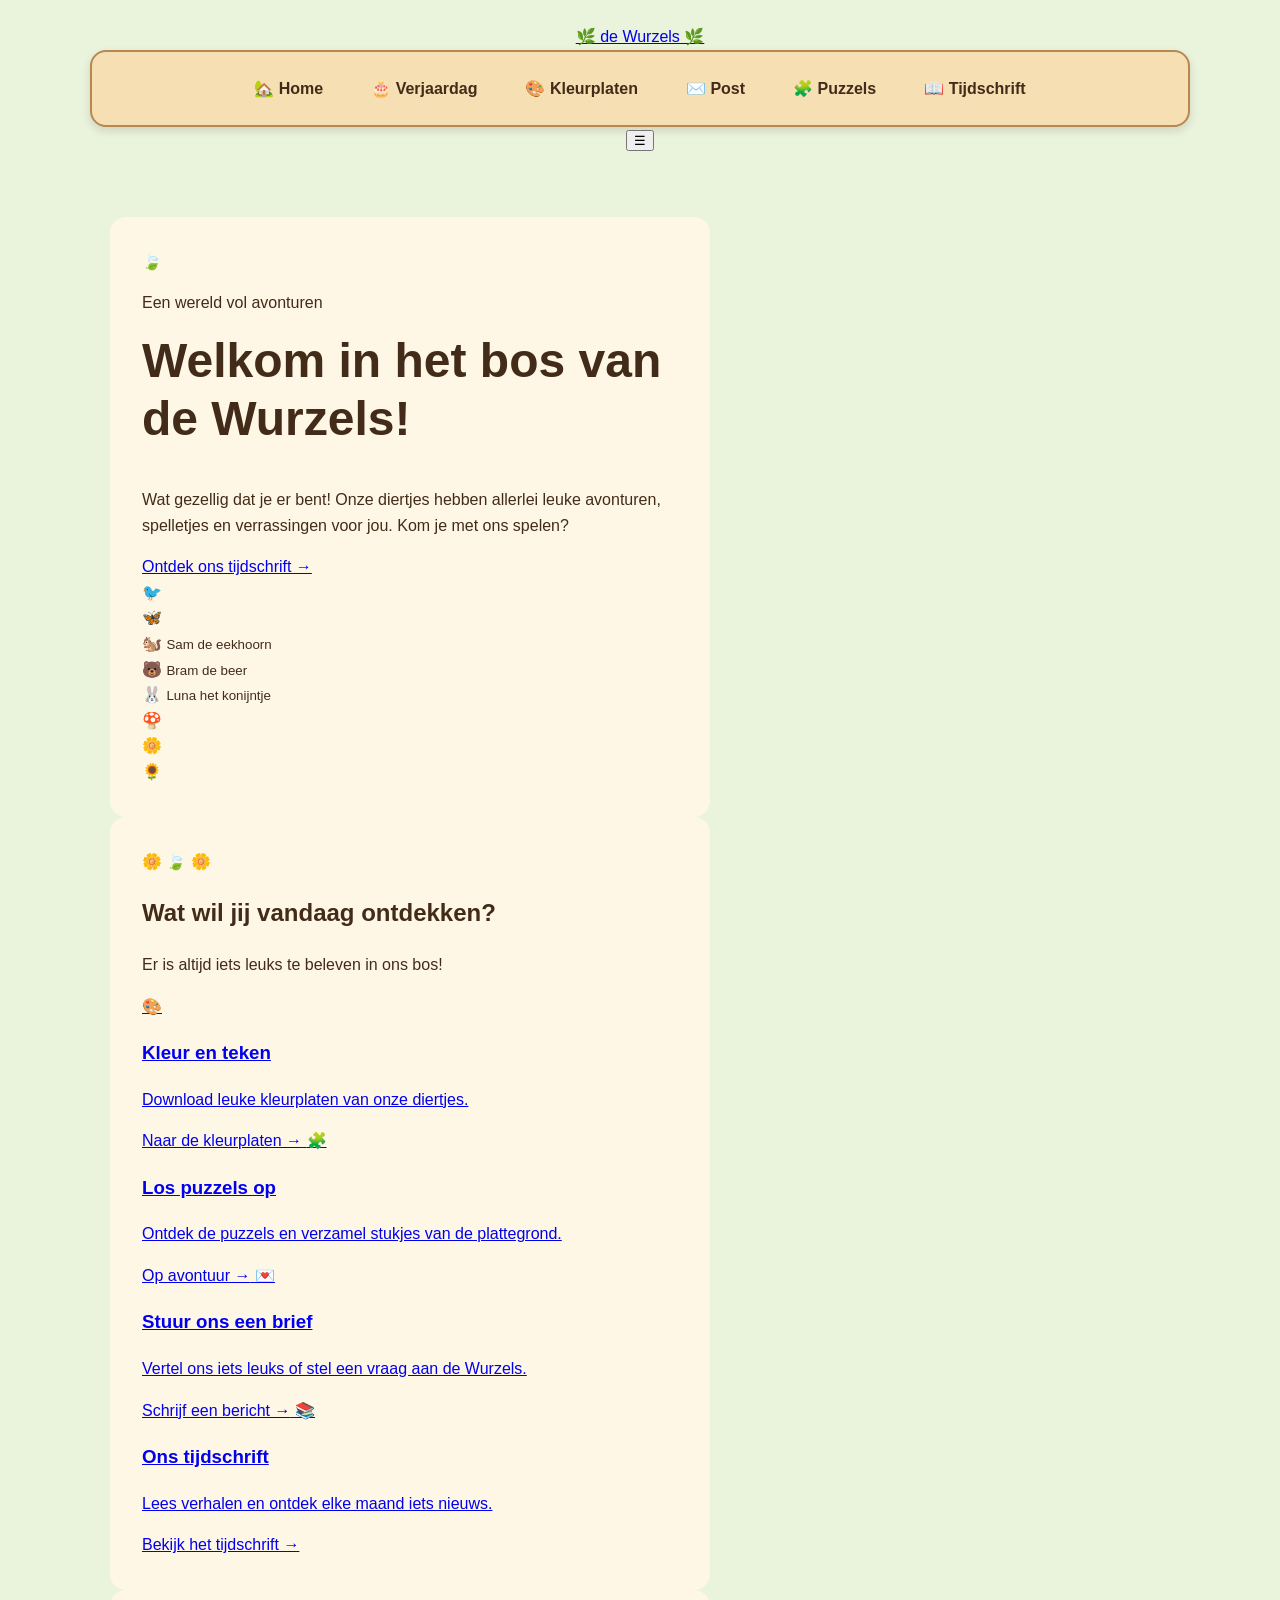
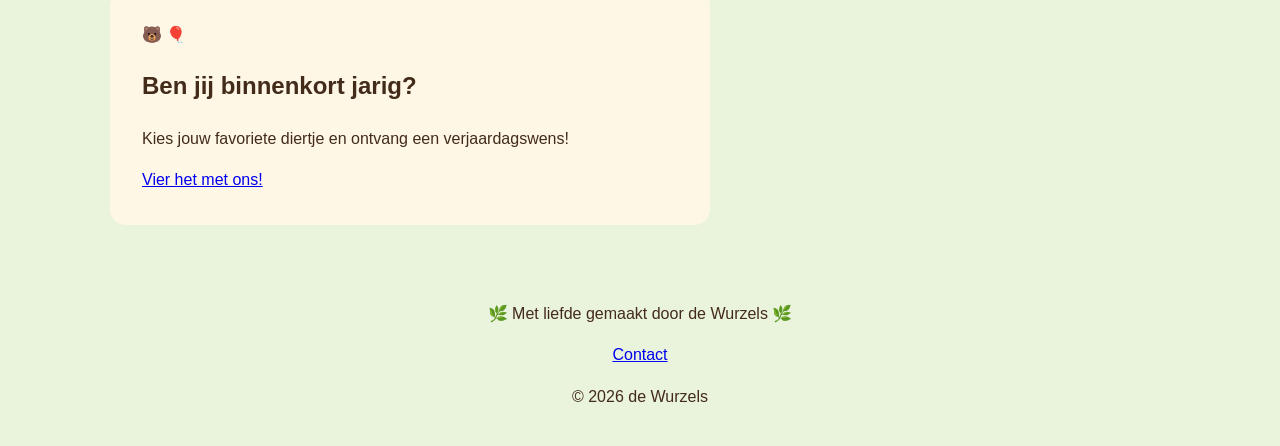
==== home.html @ fb247c7d "home pagina gemaakt" ====
<!DOCTYPE html>
<html lang="nl">
<head>
    <meta charset="UTF-8">
    <meta name="viewport" content="width=device-width, initial-scale=1.0">
    <title>de Wurzels - Welkom in ons bos!</title>
    <link rel="stylesheet" href="style.css">
    <script src="script.js" defer></script>
</head>
<body>

    <header class="site-header">
        <a href="index.html" class="logo">🌿 de Wurzels 🌿</a>

        <nav class="navigation" id="navigation">
            <a href="index.html" class="active">🏡 Home</a>
            <a href="verjaardag.html">🎂 Verjaardag</a>
            <a href="kleurplaten.html">🎨 Kleurplaten</a>
            <a href="berichten.html">✉️ Post</a>
            <a href="puzzels.html">🧩 Puzzels</a>
            <a href="tijdschriften.html">📖 Tijdschrift</a>
        </nav>

        <button class="menu-toggle" id="menuToggle"
                aria-label="Menu openen" aria-expanded="false">
            ☰
        </button>
    </header>

    <main>
        <section class="hero">
            <div class="sunshine"></div>

            <div class="welcome-sign">
                <span class="leaf">🍃</span>
                <p class="eyebrow">Een wereld vol avonturen</p>
                <h1>Welkom in het bos van de Wurzels!</h1>

                <p class="welcome-text">
                    Wat gezellig dat je er bent!
                    Onze diertjes hebben allerlei leuke avonturen,
                    spelletjes en verrassingen voor jou.
                    Kom je met ons spelen?
                </p>

                <a class="wood-button" href="tijdschriften.html">
                    Ontdek ons tijdschrift →
                </a>
            </div>

            <div class="forest-scene" aria-label="Vrolijke bosdiertjes">
                <div class="bird">🐦</div>
                <div class="butterfly">🦋</div>

                <div class="animal animal-left">
                    <span>🐿️</span>
                    <small>Sam de eekhoorn</small>
                </div>

                <div class="animal animal-center">
                    <span>🐻</span>
                    <small>Bram de beer</small>
                </div>

                <div class="animal animal-right">
                    <span>🐰</span>
                    <small>Luna het konijntje</small>
                </div>

                <div class="mushroom">🍄</div>
                <div class="flower flower-one">🌼</div>
                <div class="flower flower-two">🌻</div>
            </div>

            <div class="grass"></div>
        </section>

        <section class="explore">
            <div class="section-heading">
                <span>🌼 🍃 🌼</span>
                <h2>Wat wil jij vandaag ontdekken?</h2>
                <p>Er is altijd iets leuks te beleven in ons bos!</p>
            </div>

            <div class="feature-grid">
                <a href="kleurplaten.html" class="feature-card pink">
                    <span class="feature-icon">🎨</span>
                    <h3>Kleur en teken</h3>
                    <p>Download leuke kleurplaten van onze diertjes.</p>
                    <span class="card-link">Naar de kleurplaten →</span>
                </a>

                <a href="puzzels.html" class="feature-card green">
                    <span class="feature-icon">🧩</span>
                    <h3>Los puzzels op</h3>
                    <p>Ontdek de puzzels en verzamel stukjes van de plattegrond.</p>
                    <span class="card-link">Op avontuur →</span>
                </a>

                <a href="berichten.html" class="feature-card yellow">
                    <span class="feature-icon">💌</span>
                    <h3>Stuur ons een brief</h3>
                    <p>Vertel ons iets leuks of stel een vraag aan de Wurzels.</p>
                    <span class="card-link">Schrijf een bericht →</span>
                </a>

                <a href="tijdschriften.html" class="feature-card blue">
                    <span class="feature-icon">📚</span>
                    <h3>Ons tijdschrift</h3>
                    <p>Lees verhalen en ontdek elke maand iets nieuws.</p>
                    <span class="card-link">Bekijk het tijdschrift →</span>
                </a>
            </div>
        </section>

        <section class="birthday-banner">
            <div class="birthday-animal">🐻 🎈</div>
            <div>
                <h2>Ben jij binnenkort jarig?</h2>
                <p>Kies jouw favoriete diertje en ontvang een verjaardagswens!</p>
            </div>
            <a href="verjaardag.html" class="wood-button">
                Vier het met ons!
            </a>
        </section>
    </main>

    <footer class="site-footer">
        <p>🌿 Met liefde gemaakt door de Wurzels 🌿</p>
        <a href="contact.html">Contact</a>
        <p class="copyright">© 2026 de Wurzels</p>
    </footer>

</body>
</html>
---- style.css ----
/* Algemene instellingen */
* {
    box-sizing: border-box;
}

body {
    margin: 0;
    font-family: Arial, sans-serif;
    line-height: 1.6;
    color: #422b19;
    background-color: #eaf3dc;
}

/* Navigatie */
header {
    padding: 24px 20px;
    text-align: center;
    background-color: #eaf3dc;
}

nav {
    display: flex;
    justify-content: center;
    flex-wrap: wrap;
    gap: 24px;
    max-width: 1100px;
    margin: 0 auto;
    padding: 16px 24px;
    border: 2px solid #b78852;
    border-radius: 16px;
    background-color: #f5dfb3;
    box-shadow: 0 4px 8px rgb(66 43 25 / 15%);
}

nav a {
    padding: 8px 12px;
    border-radius: 8px;
    color: #422b19;
    text-decoration: none;
    font-weight: bold;
}

nav a:hover {
    color: #286334;
    background-color: #ead09f;
    text-decoration: underline;
}

nav a[aria-current="page"] {
    color: #286334;
    text-decoration: underline;
    text-underline-offset: 6px;
}

nav a:focus-visible {
    outline: 3px solid #286334;
    outline-offset: 5px;
}

/* Hoofdinhoud */
main {
    max-width: 1100px;
    margin: 0 auto;
    padding: 40px 20px;
}

section {
    max-width: 600px;
    padding: 32px;
    border-radius: 16px;
    background-color: #fff7e5;
}

h1 {
    margin-top: 0;
    font-size: clamp(32px, 6vw, 48px);
    line-height: 1.2;
}

h2 {
    font-size: 24px;
}

/* Originele ontwerpafbeelding */
.verjaardag-ontwerp {
    position: relative;
    max-width: none;
    padding: 0;
    overflow: hidden;
    border-radius: 16px;
    background-color: transparent;
}

.verjaardag-ontwerp img {
    display: block;
    width: 100%;
    height: auto;
}

/* Klikbare plek over het getekende terugbord */
.terug-home {
    position: absolute;
    left: 3%;
    top: 85%;
    width: 22%;
    height: 11%;
    border-radius: 12px;
}

.terug-home:focus-visible {
    outline: 4px solid #286334;
    outline-offset: -4px;
}

.terug-home:hover {
    background-color: rgb(255 255 255 / 15%);
}

/* Verjaardagsformulier */
.aanmelden {
    margin: 32px auto 0;
}

.formulierveld {
    margin-bottom: 20px;
}

label {
    display: block;
    margin-bottom: 6px;
    font-weight: bold;
}

input,
select {
    width: 100%;
    min-width: 0;
    padding: 12px;
    border: 2px solid #826b45;
    border-radius: 8px;
    background-color: #ffffff;
    color: #422b19;
    font: inherit;
}

input:focus-visible,
select:focus-visible {
    outline: 3px solid #286334;
    outline-offset: 3px;
}

fieldset {
    min-width: 0;
    margin: 0 0 20px;
    padding: 16px;
    border: 2px solid #826b45;
    border-radius: 8px;
}

legend {
    max-width: 100%;
    padding: 0 8px;
    font-weight: bold;
    overflow-wrap: anywhere;
}

/* Geboortedag en geboortemaand */
.datumvelden {
    display: flex;
    flex-wrap: wrap;
    gap: 16px;
}

.datumvelden .formulierveld {
    flex: 1 1 140px;
    min-width: 0;
    margin-bottom: 0;
}

/* Dierkeuze en bezorgkeuze */
.dieren {
    display: grid;
    grid-template-columns: repeat(2, minmax(0, 1fr));
    gap: 12px;
}

.dieroptie {
    display: flex;
    align-items: center;
    gap: 12px;
    min-width: 0;
    margin: 0;
    padding: 16px;
    border: 2px solid #826b45;
    border-radius: 12px;
    background-color: #ffffff;
    overflow-wrap: anywhere;
    cursor: pointer;
}

.dieroptie input {
    flex-shrink: 0;
    width: 20px;
    height: 20px;
    margin: 0;
    padding: 0;
    accent-color: #286334;
}

.dieroptie:has(input:checked) {
    border-color: #286334;
    background-color: #eaf3dc;
}

.dieroptie + .dieroptie {
    margin-top: 12px;
}

.dieren .dieroptie {
    margin-top: 0;
}

/* Onderkant van de pagina */
footer {
    padding: 20px;
    text-align: center;
}

/* Kleinere afstanden op mobiele schermen */
@media (max-width: 600px) {
    header {
        padding: 20px 16px;
    }

    nav {
        gap: 12px;
        padding: 12px;
    }

    main {
        padding: 24px 16px;
    }

    section {
        padding: 24px;
    }
}

/* Dierkeuze op zeer smalle schermen */
@media (max-width: 400px) {
    .dieren {
        grid-template-columns: 1fr;
    }
}

/* Klikbare navigatie over het menu in de afbeelding */
.ontwerp-menu {
    position: absolute;
    inset: 0;
    display: block;
    max-width: none;
    margin: 0;
    padding: 0;
    border: 0;
    border-radius: 0;
    background: transparent;
    box-shadow: none;
    pointer-events: none;
}

.ontwerp-menu a {
    position: absolute;
    top: 17%;
    height: 8%;
    padding: 0;
    border-radius: 6px;
    pointer-events: auto;
}

.ontwerp-home {
    left: 9%;
    width: 15%;
}

.ontwerp-verjaardag {
    left: 25%;
    width: 13%;
}

.ontwerp-menu a:hover {
    background-color: rgb(255 255 255 / 20%);
}

.ontwerp-menu a:focus-visible {
    outline: 3px solid #286334;
    outline-offset: -3px;
}

.aanmelden button {
    padding: 14px 24px;
    border: 2px solid #286334;
    border-radius: 10px;
    background-color: #286334;
    color: #ffffff;
    font: inherit;
    font-weight: bold;
    cursor: pointer;
}

.aanmelden button:hover {
    background-color: #1d4b27;
}

.aanmelden button:focus-visible {
    outline: 3px solid #422b19;
    outline-offset: 4px;
}

#formuliermelding {
    overflow-wrap: anywhere;
}

#formuliermelding:not(:empty) {
    padding: 16px;
    border: 2px solid #286334;
    border-radius: 10px;
    background-color: #eaf3dc;
}

/* Vlaggenlijn */
.vlaggenlijn {
    margin: 32px auto 0;
}

.vlaggenlijn button {
    max-width: 100%;
    padding: 14px 24px;
    border: 2px solid #826b45;
    border-radius: 10px;
    background-color: #f5dfb3;
    color: #422b19;
    font: inherit;
    font-weight: bold;
}

.vlaggenlijn button:disabled {
    cursor: not-allowed;
    opacity: 0.75;
}
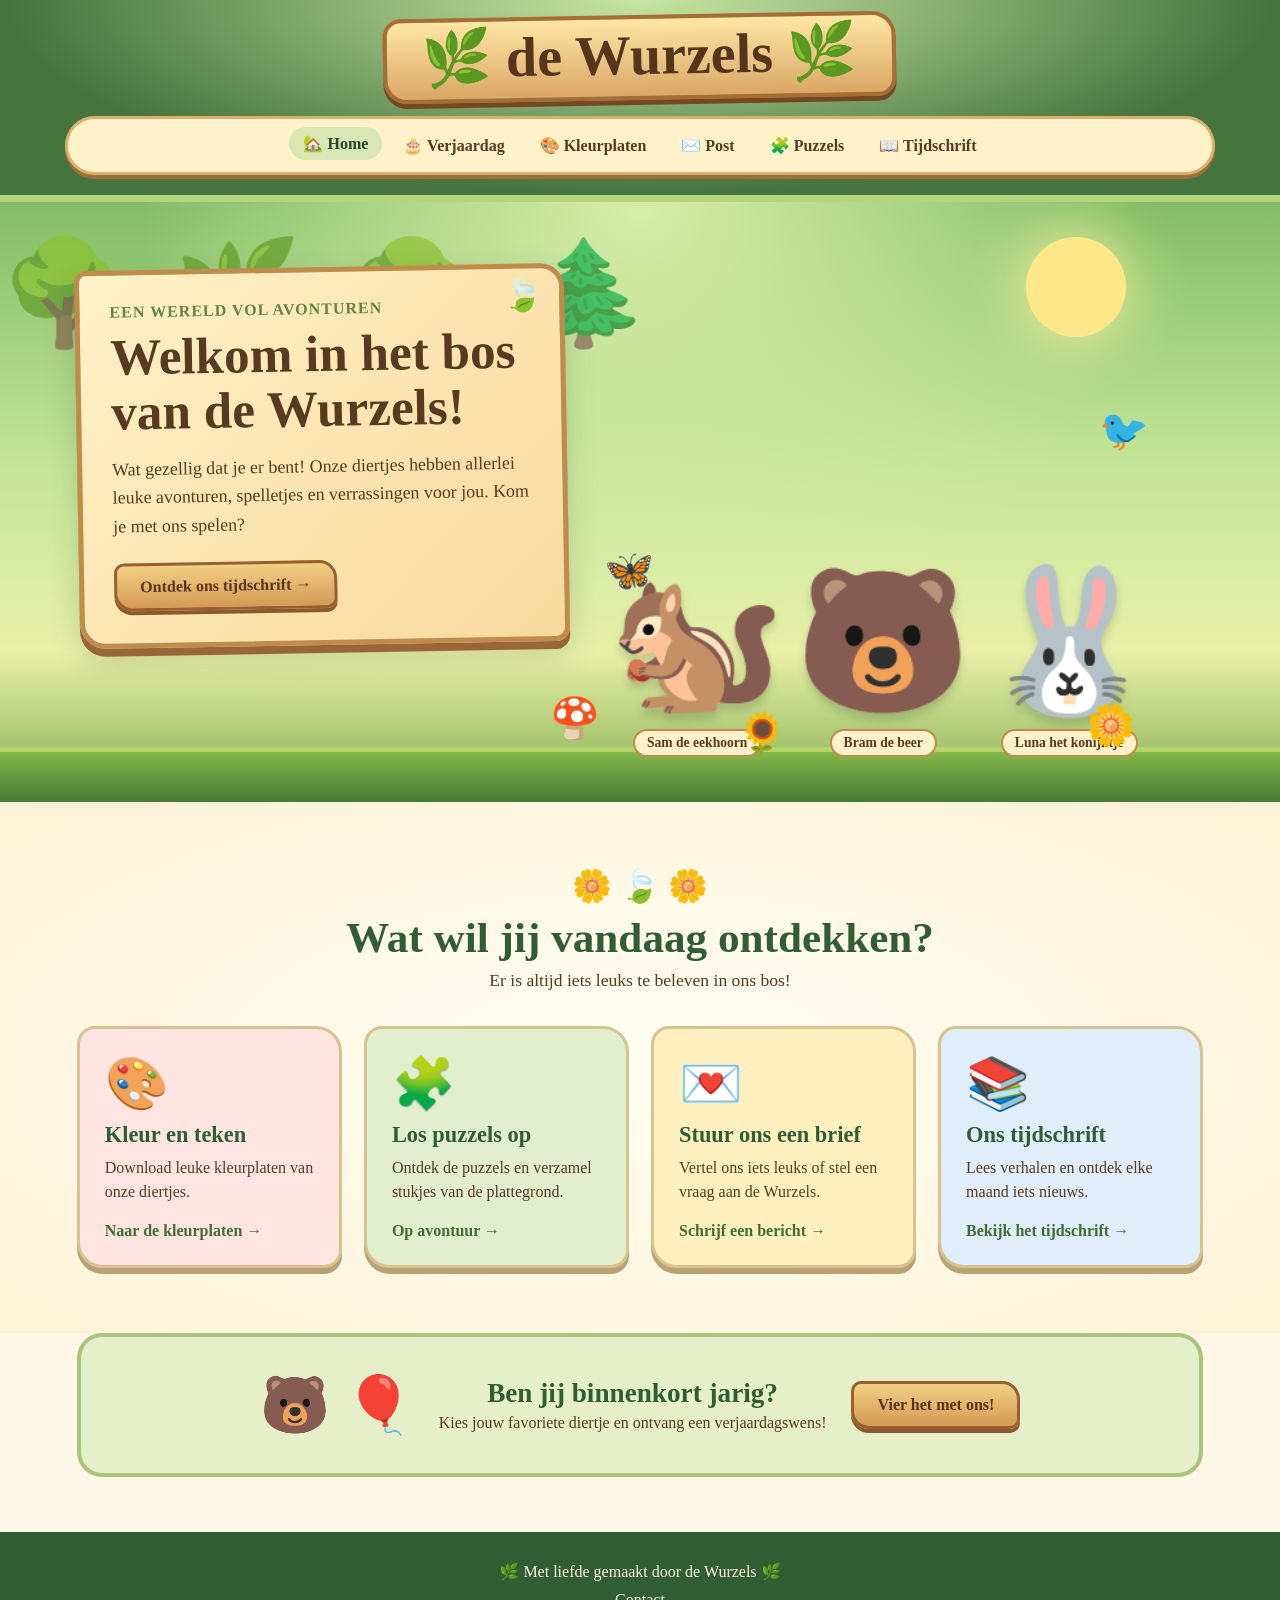
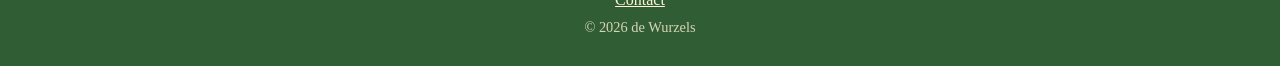
==== commit 576dc82c: "css en js gekoppeld" ====
--- a/home.html
+++ b/home.html
@@ -5,8 +5,8 @@
     <meta charset="UTF-8">
     <meta name="viewport" content="width=device-width, initial-scale=1.0">
     <title>de Wurzels - Welkom in ons bos!</title>
-    <link rel="stylesheet" href="style.css">
-    <script src="script.js" defer></script>
+    <link rel="stylesheet" href="home.css">
+    <script src="home.js" defer></script>
 </head>
 <body>
 
--- a/home.css
+++ b/home.css
@@ -0,0 +1,549 @@
+
+@import url('https://fonts.googleapis.com/css2?family=Baloo+2:wght@400;500;600;700;800&display=swap');
+
+:root {
+    --forest: #315d35;
+    --dark-forest: #23452a;
+    --leaf: #6d9b48;
+    --cream: #fff3d6;
+    --wood: #b77b42;
+    --brown: #59391f;
+    --paper: #fffaf0;
+}
+
+* {
+    box-sizing: border-box;
+    margin: 0;
+    padding: 0;
+}
+
+html {
+    scroll-behavior: smooth;
+}
+
+body {
+    font-family: 'Baloo 2', cursive;
+    color: var(--brown);
+    background: #fff8e8;
+    overflow-x: hidden;
+}
+
+a {
+    color: inherit;
+    text-decoration: none;
+}
+
+.site-header {
+    position: relative;
+    z-index: 10;
+    padding: 15px 5% 20px;
+    text-align: center;
+    background:
+        radial-gradient(ellipse at top, #c7e5a2, transparent 70%),
+        #46743e;
+    border-bottom: 7px solid #b4d47e;
+}
+
+.logo {
+    display: inline-block;
+    padding: 3px 35px 8px;
+    margin-bottom: 16px;
+    background: linear-gradient(#ffe6a5, #d9a766);
+    border: 4px solid #a86c37;
+    border-radius: 18px 24px 18px 24px;
+    box-shadow: 0 5px 0 #754822;
+    color: #57351d;
+    font-size: clamp(2rem, 5vw, 3.5rem);
+    font-weight: 800;
+    transform: rotate(-1deg);
+}
+
+.navigation {
+    display: flex;
+    justify-content: center;
+    align-items: center;
+    flex-wrap: wrap;
+    gap: 7px;
+    max-width: 1150px;
+    margin: auto;
+    padding: 10px;
+    background: #fff1c9;
+    border: 3px solid #d8b16c;
+    border-radius: 35px;
+    box-shadow: 0 4px 0 #9d703b;
+}
+
+.navigation a {
+    padding: 7px 14px;
+    border-radius: 25px;
+    font-size: 1rem;
+    font-weight: 700;
+    transition: background .2s, transform .2s;
+}
+
+.navigation a:hover,
+.navigation a.active {
+    background: #d8e7b3;
+    color: var(--dark-forest);
+    transform: translateY(-2px);
+}
+
+.menu-toggle {
+    display: none;
+    border: 0;
+    background: #fff1c9;
+    border-radius: 12px;
+    padding: 8px 14px;
+    font-size: 1.5rem;
+    cursor: pointer;
+}
+
+/* Welkomgedeelte */
+
+.hero {
+    position: relative;
+    isolation: isolate;
+    min-height: 600px;
+    padding: 65px 6% 0;
+    overflow: hidden;
+    background:
+        radial-gradient(ellipse at 50% 0%, #d8edaa 0%, transparent 55%),
+        linear-gradient(#83bd65 0%, #c6e69a 45%, #eaf0a8 75%, #7cab4f 100%);
+}
+
+.hero::before {
+    content: "🌳       🌿           🌳       🌲";
+    position: absolute;
+    z-index: -1;
+    inset: 0;
+    font-size: clamp(3rem, 8vw, 7rem);
+    letter-spacing: 10px;
+    line-height: 1.8;
+    overflow: hidden;
+    opacity: .65;
+    overflow-wrap: anywhere;
+}
+
+.sunshine {
+    position: absolute;
+    top: 35px;
+    right: 12%;
+    width: 100px;
+    height: 100px;
+    border-radius: 50%;
+    background: #ffe88a;
+    box-shadow: 0 0 65px #fff3a4;
+    z-index: -1;
+}
+
+.welcome-sign {
+    position: relative;
+    z-index: 2;
+    max-width: 490px;
+    padding: 28px 30px 32px;
+    background: linear-gradient(135deg, #fff1c8, #f7d99c);
+    border: 5px solid #c18b4e;
+    border-radius: 12px 24px 14px 26px;
+    box-shadow: 0 8px 0 #996737, 0 12px 30px #36542b35;
+    transform: rotate(-1deg);
+}
+
+.leaf {
+    position: absolute;
+    right: 16px;
+    top: 7px;
+    font-size: 2rem;
+}
+
+.eyebrow {
+    color: #628541;
+    font-weight: 800;
+    text-transform: uppercase;
+    letter-spacing: 1px;
+}
+
+.welcome-sign h1 {
+    font-size: clamp(2rem, 4vw, 3.2rem);
+    line-height: 1.08;
+    margin: 8px 0 15px;
+}
+
+.welcome-text {
+    font-size: 1.12rem;
+    line-height: 1.6;
+    margin-bottom: 22px;
+}
+
+.wood-button {
+    display: inline-block;
+    padding: 12px 23px;
+    border: 3px solid #98602e;
+    border-radius: 10px 18px;
+    background: linear-gradient(#f4cf85, #d49a54);
+    box-shadow: 0 4px 0 #8a592d;
+    color: #563519;
+    font-weight: 800;
+    transition: transform .2s, box-shadow .2s;
+}
+
+.wood-button:hover {
+    transform: translateY(-3px);
+    box-shadow: 0 7px 0 #8a592d;
+}
+
+/* De diertjes */
+
+.forest-scene {
+    position: absolute;
+    right: 5%;
+    bottom: 45px;
+    width: 52%;
+    height: 350px;
+    display: flex;
+    align-items: flex-end;
+    justify-content: center;
+    gap: 10px;
+}
+
+.animal {
+    position: relative;
+    display: flex;
+    flex-direction: column;
+    align-items: center;
+    animation: bounce 3s ease-in-out infinite;
+}
+
+.animal span {
+    font-size: clamp(5rem, 11vw, 9rem);
+    filter: drop-shadow(0 7px 4px #30432235);
+}
+
+.animal small {
+    margin-top: 5px;
+    padding: 4px 12px;
+    background: #fff1c9;
+    border: 2px solid #c18b4e;
+    border-radius: 20px;
+    font-size: .85rem;
+    font-weight: 700;
+}
+
+.animal-left {
+    animation-delay: .3s;
+}
+
+.animal-center {
+    z-index: 2;
+    animation-delay: .8s;
+}
+
+.animal-right {
+    animation-delay: 1.2s;
+}
+
+.bird,
+.butterfly,
+.mushroom,
+.flower {
+    position: absolute;
+    font-size: 2.5rem;
+    animation: float 4s ease-in-out infinite;
+}
+
+.bird {
+    top: 0;
+    right: 10%;
+}
+
+.butterfly {
+    top: 40%;
+    left: 8%;
+    animation-delay: .8s;
+}
+
+.mushroom {
+    bottom: 15px;
+    left: 0;
+}
+
+.flower-one {
+    bottom: 8px;
+    right: 12%;
+}
+
+.flower-two {
+    bottom: 0;
+    left: 28%;
+    animation-delay: 1s;
+}
+
+.grass {
+    position: absolute;
+    bottom: 0;
+    left: 0;
+    width: 100%;
+    height: 55px;
+    background: linear-gradient(#86b74b, #477b36);
+    border-top: 5px solid #b6d66b;
+    z-index: -1;
+}
+
+/* Ontdekkaarten */
+
+.explore {
+    padding: 65px 6%;
+    background:
+        radial-gradient(ellipse at center, #fffdf3, #fff3d8);
+}
+
+.section-heading {
+    text-align: center;
+    margin-bottom: 35px;
+}
+
+.section-heading > span {
+    font-size: 2rem;
+}
+
+.section-heading h2 {
+    font-size: clamp(1.8rem, 4vw, 2.7rem);
+    color: var(--forest);
+    margin: 8px 0;
+}
+
+.section-heading p {
+    font-size: 1.1rem;
+}
+
+.feature-grid {
+    display: grid;
+    grid-template-columns: repeat(4, minmax(0, 1fr));
+    gap: 22px;
+    max-width: 1250px;
+    margin: auto;
+}
+
+.feature-card {
+    display: flex;
+    flex-direction: column;
+    align-items: flex-start;
+    padding: 25px;
+    border: 3px solid #d8c28d;
+    border-radius: 18px 26px 18px 26px;
+    box-shadow: 0 6px 0 #b9a375;
+    transition: transform .25s, box-shadow .25s;
+}
+
+.feature-card:hover {
+    transform: translateY(-7px) rotate(-1deg);
+    box-shadow: 0 12px 0 #b9a375;
+}
+
+.pink {
+    background: #ffe5e1;
+}
+
+.green {
+    background: #e1efce;
+}
+
+.yellow {
+    background: #fff0bf;
+}
+
+.blue {
+    background: #e0edfa;
+}
+
+.feature-icon {
+    font-size: 3.2rem;
+    margin-bottom: 8px;
+}
+
+.feature-card h3 {
+    font-size: 1.4rem;
+    color: var(--forest);
+    margin-bottom: 8px;
+}
+
+.feature-card p {
+    line-height: 1.5;
+    margin-bottom: 18px;
+}
+
+.card-link {
+    margin-top: auto;
+    color: #426c32;
+    font-weight: 800;
+}
+
+/* Verjaardag */
+
+.birthday-banner {
+    display: flex;
+    align-items: center;
+    justify-content: center;
+    gap: 25px;
+    flex-wrap: wrap;
+    padding: 35px 6%;
+    margin: 0 6% 55px;
+    background: #e5efc9;
+    border: 4px solid #a9c47c;
+    border-radius: 25px;
+    text-align: center;
+}
+
+.birthday-animal {
+    font-size: 3.5rem;
+}
+
+.birthday-banner h2 {
+    color: var(--forest);
+    font-size: 1.7rem;
+}
+
+.birthday-banner p {
+    margin-top: 5px;
+}
+
+/* Footer */
+
+.site-footer {
+    padding: 30px 15px;
+    background: #315d35;
+    color: #fff3d6;
+    text-align: center;
+}
+
+.site-footer a {
+    display: inline-block;
+    margin: 10px;
+    text-decoration: underline;
+}
+
+.copyright {
+    opacity: .8;
+    font-size: .9rem;
+}
+
+/* Beweging */
+
+@keyframes bounce {
+    0%, 100% { transform: translateY(0); }
+    50% { transform: translateY(-13px); }
+}
+
+@keyframes float {
+    0%, 100% { transform: translateY(0) rotate(-5deg); }
+    50% { transform: translateY(-14px) rotate(8deg); }
+}
+
+/* Tablet */
+
+@media (max-width: 950px) {
+    .feature-grid {
+        grid-template-columns: repeat(2, minmax(0, 1fr));
+    }
+
+    .hero {
+        padding-bottom: 370px;
+    }
+
+    .forest-scene {
+        width: 90%;
+        right: 5%;
+        height: 320px;
+    }
+
+    .welcome-sign {
+        max-width: 600px;
+    }
+}
+
+/* Mobiel */
+
+@media (max-width: 600px) {
+    .site-header {
+        padding: 14px 12px;
+    }
+
+    .logo {
+        font-size: 2rem;
+        padding: 5px 15px;
+        margin-bottom: 12px;
+    }
+
+    .menu-toggle {
+        display: inline-block;
+        margin: 0 auto;
+    }
+
+    .navigation {
+        display: none;
+        flex-direction: column;
+        margin-top: 12px;
+        border-radius: 18px;
+    }
+
+    .navigation.open {
+        display: flex;
+    }
+
+    .navigation a {
+        width: 100%;
+    }
+
+    .hero {
+        padding: 35px 18px 310px;
+    }
+
+    .welcome-sign {
+        padding: 22px 18px;
+    }
+
+    .welcome-sign h1 {
+        font-size: 2.2rem;
+    }
+
+    .welcome-text {
+        font-size: 1rem;
+    }
+
+    .forest-scene {
+        bottom: 40px;
+        width: 100%;
+        right: 0;
+        height: 245px;
+        gap: 0;
+    }
+
+    .animal span {
+        font-size: clamp(3.5rem, 17vw, 6rem);
+    }
+
+    .animal small {
+        font-size: .7rem;
+        padding: 3px 6px;
+    }
+
+    .feature-grid {
+        grid-template-columns: 1fr;
+    }
+
+    .explore {
+        padding: 45px 20px;
+    }
+
+    .birthday-banner {
+        margin: 0 15px 35px;
+        padding: 25px 15px;
+    }
+}
+
+@media (prefers-reduced-motion: reduce) {
+    *, *::before, *::after {
+        animation: none !important;
+        scroll-behavior: auto !important;
+        transition: none !important;
+    }
+}
